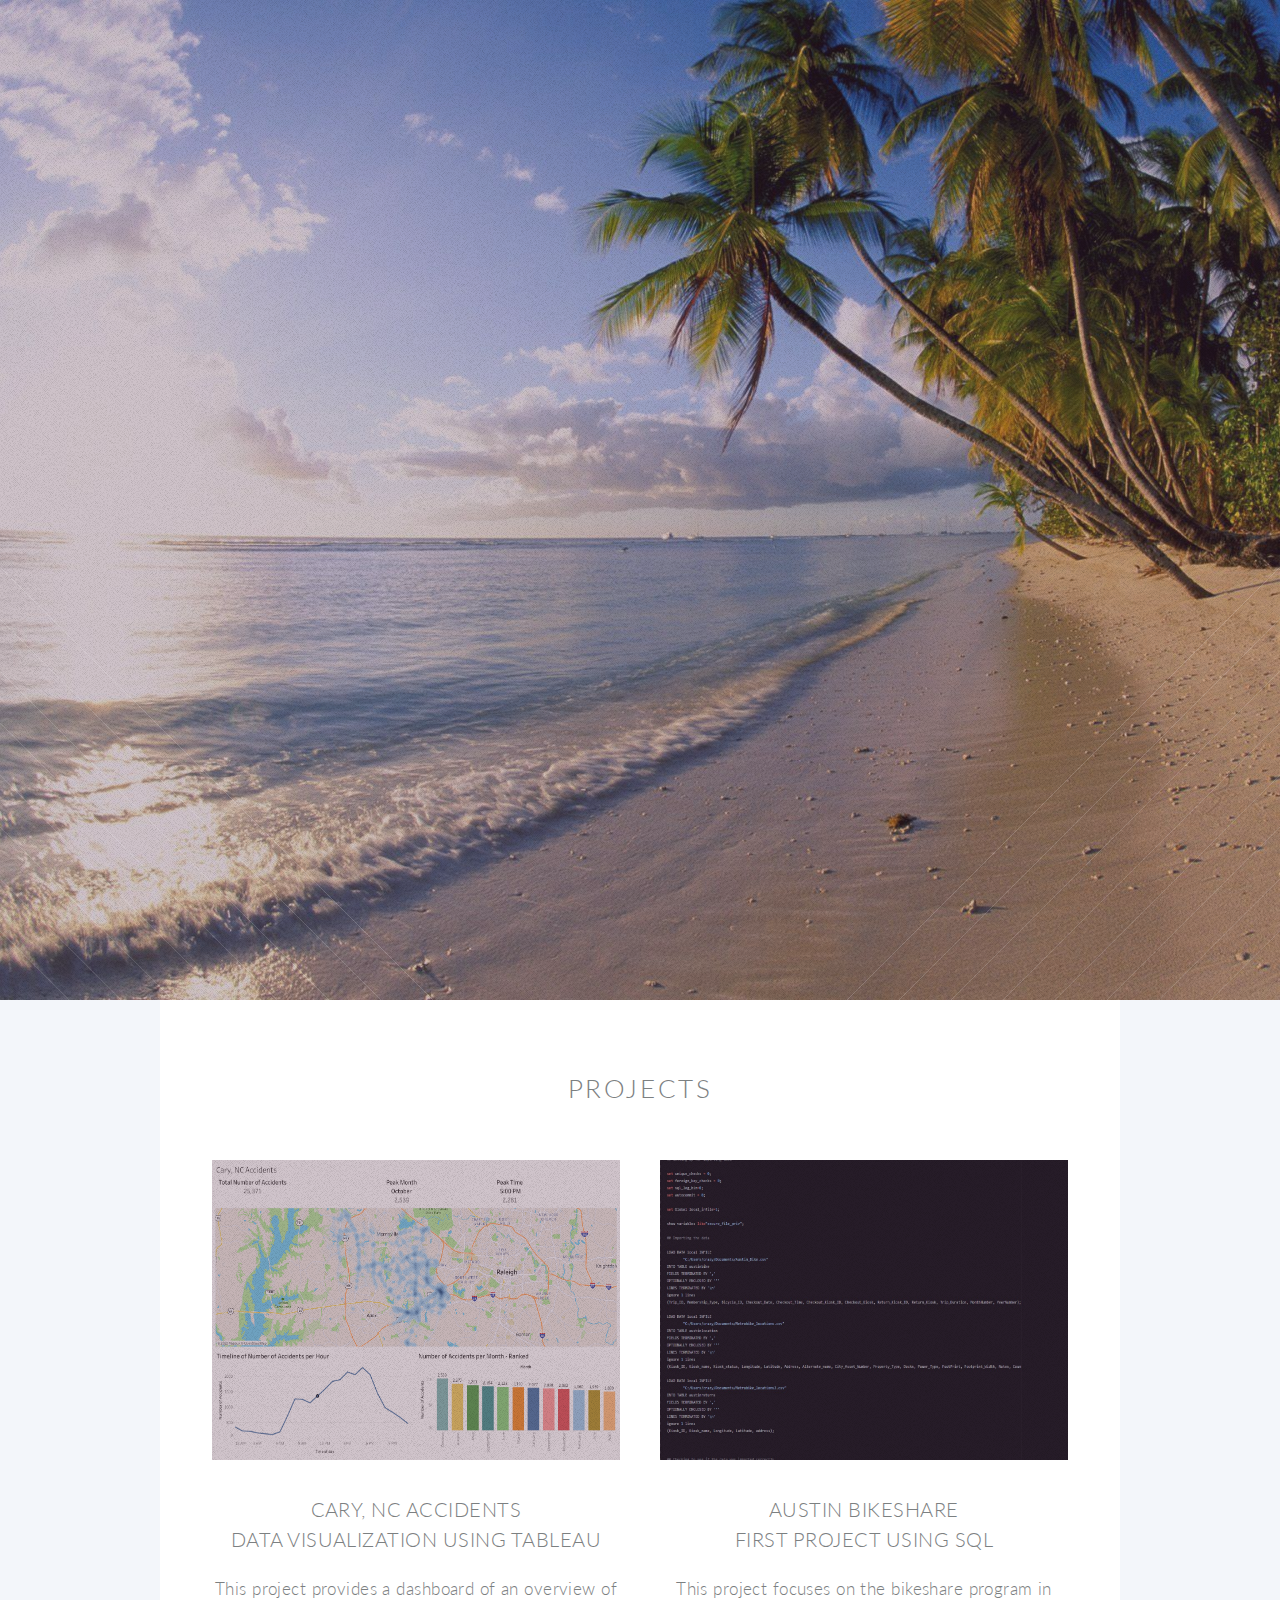
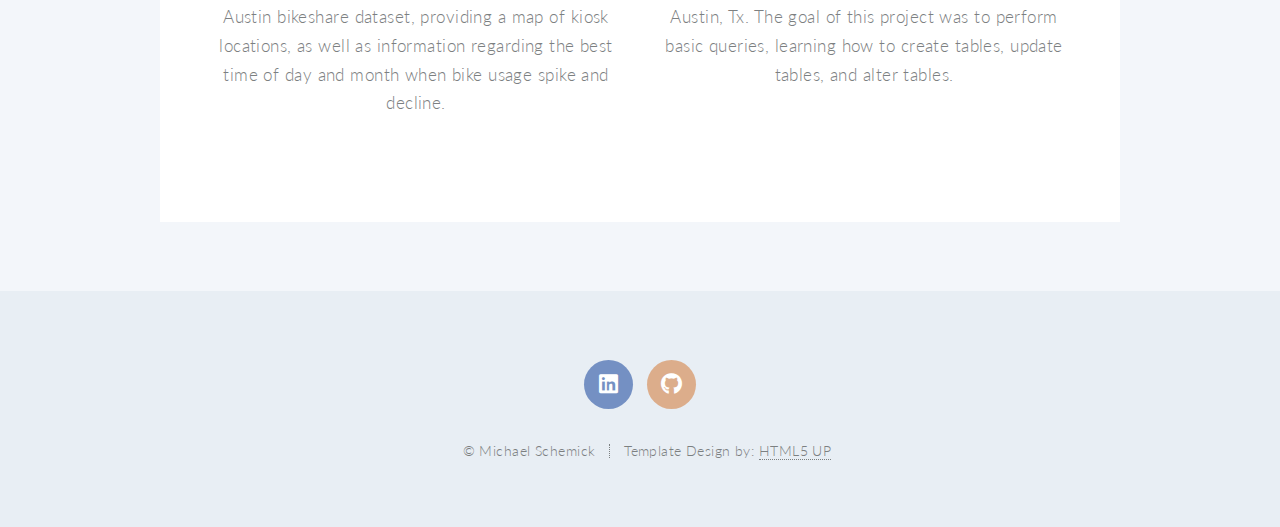
==== projects.html @ 96753b01 "Add files via upload" ====
<!DOCTYPE HTML>
<!--
	Twenty by HTML5 UP
	html5up.net | @ajlkn
	Free for personal and commercial use under the CCA 3.0 license (html5up.net/license)
-->
<html>
	<head>
		<title>Michael Schemick Portfolio</title>
		<meta charset="utf-8" />
		<meta name="viewport" content="width=device-width, initial-scale=1, user-scalable=no" />
		<link rel="stylesheet" href="assets/css/main.css" />
		<noscript><link rel="stylesheet" href="assets/css/noscript.css" /></noscript>
	</head>
	<body class="index is-preload">
		<div id="page-wrapper">

			<!-- Banner -->
				<section id="banner" style="height: 1000px">

					<!--
						".inner" is set up as an inline-block so it automatically expands
						in both directions to fit whatever's inside it. This means it won't
						automatically wrap lines, so be sure to use line breaks where
						appropriate (<br />).
					-->
					<div class="inner" style="position: relative; top: 200px">

						<header>
							<h2>Michael Schemick</h2>
						</header>
						<p> Data Analyst Portfolio.</p>

					</div>

				</section>

			
					<!-- Three -->
						<section class="wrapper style3 container special">

							<header class="major">
								<h2>Projects</h2>
							</header>

							<div class="row">

                                <div class="col-6 col-12-narrower">

									<section>
										<a href="https://public.tableau.com/app/profile/michael.schemick/viz/CaryNC_Accidents/Dashboard1?publish=yes" class="image featured"><img src="images/CaryDash2.png" height="300px" alt="" /></a>
										<header>
											<h3>Cary, NC Accidents <br> data visualization using tableau</h3>
										</header>
										<p>This project provides a dashboard of an overview of Austin bikeshare dataset, providing a map of kiosk locations, as well as 
											information regarding the best time of day and month when bike usage spike and decline.
										</p>
									</section>
                            </div>

								<div class="col-6 col-12-narrower">

										<section class="Austin">
											<a href="https://github.com/mschemick/Analyticprojects/blob/main/austin_bike_sql.sql" class="image featured"><img src="images/austin_bike.jpg" height="300px" alt="" /></a>
											<header>
												<h3>Austin Bikeshare <br> First project using sql</h3>
											</header>
											<p>This project focuses on the bikeshare program in Austin, Tx.  The goal of this project was to perform basic queries, 
												learning how to create tables, update tables, and alter tables.
											</p>
										</section>

                            </div>
							
                        </section>

				</article>

			<!-- Footer -->
				<footer id="footer">

					<ul class="icons">
						<li><a href="https://www.linkedin.com/in/michael-schemick-90177a20a" class="icon brands circle fa-linkedin"><span class="label">Linkedin</span></a></li>
						<li><a href="https://github.com/mschemick/Analyticprojects" class="icon brands circle fa-github"><span class="label">Github</span></a></li>
					</ul>

					<ul class="copyright">
						<li>&copy; Michael Schemick</li><li>Template Design by: <a href="http://html5up.net">HTML5 UP</a></li>
					</ul>

				</footer>

		</div>

		<!-- Scripts -->
			<script src="assets/js/jquery.min.js"></script>
			<script src="assets/js/jquery.dropotron.min.js"></script>
			<script src="assets/js/jquery.scrolly.min.js"></script>
			<script src="assets/js/jquery.scrollex.min.js"></script>
			<script src="assets/js/browser.min.js"></script>
			<script src="assets/js/breakpoints.min.js"></script>
			<script src="assets/js/util.js"></script>
			<script src="assets/js/main.js"></script>

	</body>
</html>
---- assets/css/main.css ----
@import url("fontawesome-all.min.css");
@import url("https://fonts.googleapis.com/css?family=Lato:300,400,900");

/*
	Twenty by HTML5 UP
	html5up.net | @ajlkn
	Free for personal and commercial use under the CCA 3.0 license (html5up.net/license)
*/

html, body, div, span, applet, object,
iframe, h1, h2, h3, h4, h5, h6, p, blockquote,
pre, a, abbr, acronym, address, big, cite,
code, del, dfn, em, img, ins, kbd, q, s, samp,
small, strike, strong, sub, sup, tt, var, b,
u, i, center, dl, dt, dd, ol, ul, li, fieldset,
form, label, legend, table, caption, tbody,
tfoot, thead, tr, th, td, article, aside,
canvas, details, embed, figure, figcaption,
footer, header, hgroup, menu, nav, output, ruby,
section, summary, time, mark, audio, video {
	margin: 0;
	padding: 0;
	border: 0;
	font-size: 100%;
	font: inherit;
	vertical-align: baseline;}

article, aside, details, figcaption, figure,
footer, header, hgroup, menu, nav, section {
	display: block;}

body {
	line-height: 1;
}

ol, ul {
	list-style: none;
}

blockquote, q {
	quotes: none;
}

	blockquote:before, blockquote:after, q:before, q:after {
		content: '';
		content: none;
	}

table {
	border-collapse: collapse;
	border-spacing: 0;
}

body {
	-webkit-text-size-adjust: none;
}

mark {
	background-color: transparent;
	color: inherit;
}

input::-moz-focus-inner {
	border: 0;
	padding: 0;
}

input, select, textarea {
	-moz-appearance: none;
	-webkit-appearance: none;
	-ms-appearance: none;
	appearance: none;
}

/* Basic */

	html {
		box-sizing: border-box;
	}

	*, *:before, *:after {
		box-sizing: inherit;
	}

	body {
		background: #f3f6fa;
	}

		body.is-preload *, body.is-preload *:before, body.is-preload *:after {
			-moz-animation: none !important;
			-webkit-animation: none !important;
			-ms-animation: none !important;
			animation: none !important;
			-moz-transition: none !important;
			-webkit-transition: none !important;
			-ms-transition: none !important;
			transition: none !important;
		}

	body, input, select, textarea {
		color: #7c8081;
		font-family: 'Lato', sans-serif;
		font-size: 15pt;
		font-weight: 300;
		letter-spacing: 0.025em;
		line-height: 1.75em;
	}

	a {
		-moz-transition: color 0.2s ease-in-out, border-color 0.2s ease-in-out, background-color 0.2s ease-in-out;
		-webkit-transition: color 0.2s ease-in-out, border-color 0.2s ease-in-out, background-color 0.2s ease-in-out;
		-ms-transition: color 0.2s ease-in-out, border-color 0.2s ease-in-out, background-color 0.2s ease-in-out;
		transition: color 0.2s ease-in-out, border-color 0.2s ease-in-out, background-color 0.2s ease-in-out;
		color: #3fb1a3;
		text-decoration: none;
		border-bottom: dotted 1px;
	}

		a:hover {
			border-bottom-color: transparent;
		}

	strong, b {
		font-weight: 400;
	}

	p, ul, ol, dl, table, blockquote {
		margin: 0 0 2em 0;
	}

	h1, h2, h3, h4, h5, h6 {
		color: inherit;
		font-weight: 300;
		line-height: 1.75em;
		margin-bottom: 1em;
		text-transform: uppercase;
	}

		h1 a, h2 a, h3 a, h4 a, h5 a, h6 a {
			color: inherit;
			text-decoration: none;
			border: 0;
		}

	h2 {
		font-size: 1.5em;
		letter-spacing: 0.1em;
	}

	h3 {
		font-size: 1.15em;
		letter-spacing: 0.025em;
	}

	sub {
		font-size: 0.8em;
		position: relative;
		top: 0.5em;
	}

	sup {
		font-size: 0.8em;
		position: relative;
		top: -0.5em;
	}

	hr {
		border-top: solid 1px rgba(124, 128, 129, 0.2);
		border: 0;
		margin-bottom: 1.5em;
	}

	blockquote {
		border-left: solid 0.5em rgba(124, 128, 129, 0.2);
		font-style: italic;
		padding: 1em 0 1em 2em;
	}

/* Container */

	.container {
		margin: 0 auto;
		max-width: 100%;
		width: 1400px;
	}

		.container.medium {
			width: 1050px;
		}

		@media screen and (max-width: 1680px) {

			.container {
				width: 1200px;
			}

				.container.medium {
					width: 900px;
				}

		}

		@media screen and (max-width: 1280px) {

			.container {
				width: 960px;
			}

				.container.medium {
					width: 735px;
				}

		}

		@media screen and (max-width: 980px) {

			.container {
				width: 95%;
			}

				.container.medium {
					width: 71.25%;
				}

		}

		@media screen and (max-width: 840px) {

			.container {
				width: 95%;
			}

				.container.medium {
					width: 95%;
				}

		}

		@media screen and (max-width: 736px) {

			.container {
				width: 100%;
			}

				.container.medium {
					width: 100%;
				}

		}

/* Row */

	.row {
		display: flex;
		flex-wrap: wrap;
		box-sizing: border-box;
		align-items: stretch;
	}

		.row > * {
			box-sizing: border-box;
		}

		.row.gtr-uniform > * > :last-child {
			margin-bottom: 0;
		}

		.row.aln-left {
			justify-content: flex-start;
		}

		.row.aln-center {
			justify-content: center;
		}

		.row.aln-right {
			justify-content: flex-end;
		}

		.row.aln-top {
			align-items: flex-start;
		}

		.row.aln-middle {
			align-items: center;
		}

		.row.aln-bottom {
			align-items: flex-end;
		}

		.row > .imp {
			order: -1;
		}

		.row > .col-1 {
			width: 8.33333%;
		}

		.row > .off-1 {
			margin-left: 8.33333%;
		}

		.row > .col-2 {
			width: 16.66667%;
		}

		.row > .off-2 {
			margin-left: 16.66667%;
		}

		.row > .col-3 {
			width: 25%;
		}

		.row > .off-3 {
			margin-left: 25%;
		}

		.row > .col-4 {
			width: 33.33333%;
		}

		.row > .off-4 {
			margin-left: 33.33333%;
		}

		.row > .col-5 {
			width: 41.66667%;
		}

		.row > .off-5 {
			margin-left: 41.66667%;
		}

		.row > .col-6 {
			width: 50%;
		}

		.row > .off-6 {
			margin-left: 50%;
		}

		.row > .col-7 {
			width: 58.33333%;
		}

		.row > .off-7 {
			margin-left: 58.33333%;
		}

		.row > .col-8 {
			width: 66.66667%;
		}

		.row > .off-8 {
			margin-left: 66.66667%;
		}

		.row > .col-9 {
			width: 75%;
		}

		.row > .off-9 {
			margin-left: 75%;
		}

		.row > .col-10 {
			width: 83.33333%;
		}

		.row > .off-10 {
			margin-left: 83.33333%;
		}

		.row > .col-11 {
			width: 91.66667%;
		}

		.row > .off-11 {
			margin-left: 91.66667%;
		}

		.row > .col-12 {
			width: 100%;
		}

		.row > .off-12 {
			margin-left: 100%;
		}

		.row.gtr-0 {
			margin-top: 0px;
			margin-left: 0px;
		}

			.row.gtr-0 > * {
				padding: 0px 0 0 0px;
			}

			.row.gtr-0.gtr-uniform {
				margin-top: 0px;
			}

				.row.gtr-0.gtr-uniform > * {
					padding-top: 0px;
				}

		.row.gtr-25 {
			margin-top: -12.5px;
			margin-left: -12.5px;
		}

			.row.gtr-25 > * {
				padding: 12.5px 0 0 12.5px;
			}

			.row.gtr-25.gtr-uniform {
				margin-top: -12.5px;
			}

				.row.gtr-25.gtr-uniform > * {
					padding-top: 12.5px;
				}

		.row.gtr-50 {
			margin-top: -25px;
			margin-left: -25px;
		}

			.row.gtr-50 > * {
				padding: 25px 0 0 25px;
			}

			.row.gtr-50.gtr-uniform {
				margin-top: -25px;
			}

				.row.gtr-50.gtr-uniform > * {
					padding-top: 25px;
				}

		.row {
			margin-top: -50px;
			margin-left: -50px;
		}

			.row > * {
				padding: 50px 0 0 50px;
			}

			.row.gtr-uniform {
				margin-top: -50px;
			}

				.row.gtr-uniform > * {
					padding-top: 50px;
				}

		.row.gtr-150 {
			margin-top: -75px;
			margin-left: -75px;
		}

			.row.gtr-150 > * {
				padding: 75px 0 0 75px;
			}

			.row.gtr-150.gtr-uniform {
				margin-top: -75px;
			}

				.row.gtr-150.gtr-uniform > * {
					padding-top: 75px;
				}

		.row.gtr-200 {
			margin-top: -100px;
			margin-left: -100px;
		}

			.row.gtr-200 > * {
				padding: 100px 0 0 100px;
			}

			.row.gtr-200.gtr-uniform {
				margin-top: -100px;
			}

				.row.gtr-200.gtr-uniform > * {
					padding-top: 100px;
				}

		@media screen and (max-width: 1680px) {

			.row {
				display: flex;
				flex-wrap: wrap;
				box-sizing: border-box;
				align-items: stretch;
			}

				.row > * {
					box-sizing: border-box;
				}

				.row.gtr-uniform > * > :last-child {
					margin-bottom: 0;
				}

				.row.aln-left {
					justify-content: flex-start;
				}

				.row.aln-center {
					justify-content: center;
				}

				.row.aln-right {
					justify-content: flex-end;
				}

				.row.aln-top {
					align-items: flex-start;
				}

				.row.aln-middle {
					align-items: center;
				}

				.row.aln-bottom {
					align-items: flex-end;
				}

				.row > .imp-wide {
					order: -1;
				}

				.row > .col-1-wide {
					width: 8.33333%;
				}

				.row > .off-1-wide {
					margin-left: 8.33333%;
				}

				.row > .col-2-wide {
					width: 16.66667%;
				}

				.row > .off-2-wide {
					margin-left: 16.66667%;
				}

				.row > .col-3-wide {
					width: 25%;
				}

				.row > .off-3-wide {
					margin-left: 25%;
				}

				.row > .col-4-wide {
					width: 33.33333%;
				}

				.row > .off-4-wide {
					margin-left: 33.33333%;
				}

				.row > .col-5-wide {
					width: 41.66667%;
				}

				.row > .off-5-wide {
					margin-left: 41.66667%;
				}

				.row > .col-6-wide {
					width: 50%;
				}

				.row > .off-6-wide {
					margin-left: 50%;
				}

				.row > .col-7-wide {
					width: 58.33333%;
				}

				.row > .off-7-wide {
					margin-left: 58.33333%;
				}

				.row > .col-8-wide {
					width: 66.66667%;
				}

				.row > .off-8-wide {
					margin-left: 66.66667%;
				}

				.row > .col-9-wide {
					width: 75%;
				}

				.row > .off-9-wide {
					margin-left: 75%;
				}

				.row > .col-10-wide {
					width: 83.33333%;
				}

				.row > .off-10-wide {
					margin-left: 83.33333%;
				}

				.row > .col-11-wide {
					width: 91.66667%;
				}

				.row > .off-11-wide {
					margin-left: 91.66667%;
				}

				.row > .col-12-wide {
					width: 100%;
				}

				.row > .off-12-wide {
					margin-left: 100%;
				}

				.row.gtr-0 {
					margin-top: 0px;
					margin-left: 0px;
				}

					.row.gtr-0 > * {
						padding: 0px 0 0 0px;
					}

					.row.gtr-0.gtr-uniform {
						margin-top: 0px;
					}

						.row.gtr-0.gtr-uniform > * {
							padding-top: 0px;
						}

				.row.gtr-25 {
					margin-top: -10px;
					margin-left: -10px;
				}

					.row.gtr-25 > * {
						padding: 10px 0 0 10px;
					}

					.row.gtr-25.gtr-uniform {
						margin-top: -10px;
					}

						.row.gtr-25.gtr-uniform > * {
							padding-top: 10px;
						}

				.row.gtr-50 {
					margin-top: -20px;
					margin-left: -20px;
				}

					.row.gtr-50 > * {
						padding: 20px 0 0 20px;
					}

					.row.gtr-50.gtr-uniform {
						margin-top: -20px;
					}

						.row.gtr-50.gtr-uniform > * {
							padding-top: 20px;
						}

				.row {
					margin-top: -40px;
					margin-left: -40px;
				}

					.row > * {
						padding: 40px 0 0 40px;
					}

					.row.gtr-uniform {
						margin-top: -40px;
					}

						.row.gtr-uniform > * {
							padding-top: 40px;
						}

				.row.gtr-150 {
					margin-top: -60px;
					margin-left: -60px;
				}

					.row.gtr-150 > * {
						padding: 60px 0 0 60px;
					}

					.row.gtr-150.gtr-uniform {
						margin-top: -60px;
					}

						.row.gtr-150.gtr-uniform > * {
							padding-top: 60px;
						}

				.row.gtr-200 {
					margin-top: -80px;
					margin-left: -80px;
				}

					.row.gtr-200 > * {
						padding: 80px 0 0 80px;
					}

					.row.gtr-200.gtr-uniform {
						margin-top: -80px;
					}

						.row.gtr-200.gtr-uniform > * {
							padding-top: 80px;
						}

		}

		@media screen and (max-width: 1280px) {

			.row {
				display: flex;
				flex-wrap: wrap;
				box-sizing: border-box;
				align-items: stretch;
			}

				.row > * {
					box-sizing: border-box;
				}

				.row.gtr-uniform > * > :last-child {
					margin-bottom: 0;
				}

				.row.aln-left {
					justify-content: flex-start;
				}

				.row.aln-center {
					justify-content: center;
				}

				.row.aln-right {
					justify-content: flex-end;
				}

				.row.aln-top {
					align-items: flex-start;
				}

				.row.aln-middle {
					align-items: center;
				}

				.row.aln-bottom {
					align-items: flex-end;
				}

				.row > .imp-normal {
					order: -1;
				}

				.row > .col-1-normal {
					width: 8.33333%;
				}

				.row > .off-1-normal {
					margin-left: 8.33333%;
				}

				.row > .col-2-normal {
					width: 16.66667%;
				}

				.row > .off-2-normal {
					margin-left: 16.66667%;
				}

				.row > .col-3-normal {
					width: 25%;
				}

				.row > .off-3-normal {
					margin-left: 25%;
				}

				.row > .col-4-normal {
					width: 33.33333%;
				}

				.row > .off-4-normal {
					margin-left: 33.33333%;
				}

				.row > .col-5-normal {
					width: 41.66667%;
				}

				.row > .off-5-normal {
					margin-left: 41.66667%;
				}

				.row > .col-6-normal {
					width: 50%;
				}

				.row > .off-6-normal {
					margin-left: 50%;
				}

				.row > .col-7-normal {
					width: 58.33333%;
				}

				.row > .off-7-normal {
					margin-left: 58.33333%;
				}

				.row > .col-8-normal {
					width: 66.66667%;
				}

				.row > .off-8-normal {
					margin-left: 66.66667%;
				}

				.row > .col-9-normal {
					width: 75%;
				}

				.row > .off-9-normal {
					margin-left: 75%;
				}

				.row > .col-10-normal {
					width: 83.33333%;
				}

				.row > .off-10-normal {
					margin-left: 83.33333%;
				}

				.row > .col-11-normal {
					width: 91.66667%;
				}

				.row > .off-11-normal {
					margin-left: 91.66667%;
				}

				.row > .col-12-normal {
					width: 100%;
				}

				.row > .off-12-normal {
					margin-left: 100%;
				}

				.row.gtr-0 {
					margin-top: 0px;
					margin-left: 0px;
				}

					.row.gtr-0 > * {
						padding: 0px 0 0 0px;
					}

					.row.gtr-0.gtr-uniform {
						margin-top: 0px;
					}

						.row.gtr-0.gtr-uniform > * {
							padding-top: 0px;
						}

				.row.gtr-25 {
					margin-top: -10px;
					margin-left: -10px;
				}

					.row.gtr-25 > * {
						padding: 10px 0 0 10px;
					}

					.row.gtr-25.gtr-uniform {
						margin-top: -10px;
					}

						.row.gtr-25.gtr-uniform > * {
							padding-top: 10px;
						}

				.row.gtr-50 {
					margin-top: -20px;
					margin-left: -20px;
				}

					.row.gtr-50 > * {
						padding: 20px 0 0 20px;
					}

					.row.gtr-50.gtr-uniform {
						margin-top: -20px;
					}

						.row.gtr-50.gtr-uniform > * {
							padding-top: 20px;
						}

				.row {
					margin-top: -40px;
					margin-left: -40px;
				}

					.row > * {
						padding: 40px 0 0 40px;
					}

					.row.gtr-uniform {
						margin-top: -40px;
					}

						.row.gtr-uniform > * {
							padding-top: 40px;
						}

				.row.gtr-150 {
					margin-top: -60px;
					margin-left: -60px;
				}

					.row.gtr-150 > * {
						padding: 60px 0 0 60px;
					}

					.row.gtr-150.gtr-uniform {
						margin-top: -60px;
					}

						.row.gtr-150.gtr-uniform > * {
							padding-top: 60px;
						}

				.row.gtr-200 {
					margin-top: -80px;
					margin-left: -80px;
				}

					.row.gtr-200 > * {
						padding: 80px 0 0 80px;
					}

					.row.gtr-200.gtr-uniform {
						margin-top: -80px;
					}

						.row.gtr-200.gtr-uniform > * {
							padding-top: 80px;
						}

		}

		@media screen and (max-width: 980px) {

			.row {
				display: flex;
				flex-wrap: wrap;
				box-sizing: border-box;
				align-items: stretch;
			}

				.row > * {
					box-sizing: border-box;
				}

				.row.gtr-uniform > * > :last-child {
					margin-bottom: 0;
				}

				.row.aln-left {
					justify-content: flex-start;
				}

				.row.aln-center {
					justify-content: center;
				}

				.row.aln-right {
					justify-content: flex-end;
				}

				.row.aln-top {
					align-items: flex-start;
				}

				.row.aln-middle {
					align-items: center;
				}

				.row.aln-bottom {
					align-items: flex-end;
				}

				.row > .imp-narrow {
					order: -1;
				}

				.row > .col-1-narrow {
					width: 8.33333%;
				}

				.row > .off-1-narrow {
					margin-left: 8.33333%;
				}

				.row > .col-2-narrow {
					width: 16.66667%;
				}

				.row > .off-2-narrow {
					margin-left: 16.66667%;
				}

				.row > .col-3-narrow {
					width: 25%;
				}

				.row > .off-3-narrow {
					margin-left: 25%;
				}

				.row > .col-4-narrow {
					width: 33.33333%;
				}

				.row > .off-4-narrow {
					margin-left: 33.33333%;
				}

				.row > .col-5-narrow {
					width: 41.66667%;
				}

				.row > .off-5-narrow {
					margin-left: 41.66667%;
				}

				.row > .col-6-narrow {
					width: 50%;
				}

				.row > .off-6-narrow {
					margin-left: 50%;
				}

				.row > .col-7-narrow {
					width: 58.33333%;
				}

				.row > .off-7-narrow {
					margin-left: 58.33333%;
				}

				.row > .col-8-narrow {
					width: 66.66667%;
				}

				.row > .off-8-narrow {
					margin-left: 66.66667%;
				}

				.row > .col-9-narrow {
					width: 75%;
				}

				.row > .off-9-narrow {
					margin-left: 75%;
				}

				.row > .col-10-narrow {
					width: 83.33333%;
				}

				.row > .off-10-narrow {
					margin-left: 83.33333%;
				}

				.row > .col-11-narrow {
					width: 91.66667%;
				}

				.row > .off-11-narrow {
					margin-left: 91.66667%;
				}

				.row > .col-12-narrow {
					width: 100%;
				}

				.row > .off-12-narrow {
					margin-left: 100%;
				}

				.row.gtr-0 {
					margin-top: 0px;
					margin-left: 0px;
				}

					.row.gtr-0 > * {
						padding: 0px 0 0 0px;
					}

					.row.gtr-0.gtr-uniform {
						margin-top: 0px;
					}

						.row.gtr-0.gtr-uniform > * {
							padding-top: 0px;
						}

				.row.gtr-25 {
					margin-top: -7.5px;
					margin-left: -7.5px;
				}

					.row.gtr-25 > * {
						padding: 7.5px 0 0 7.5px;
					}

					.row.gtr-25.gtr-uniform {
						margin-top: -7.5px;
					}

						.row.gtr-25.gtr-uniform > * {
							padding-top: 7.5px;
						}

				.row.gtr-50 {
					margin-top: -15px;
					margin-left: -15px;
				}

					.row.gtr-50 > * {
						padding: 15px 0 0 15px;
					}

					.row.gtr-50.gtr-uniform {
						margin-top: -15px;
					}

						.row.gtr-50.gtr-uniform > * {
							padding-top: 15px;
						}

				.row {
					margin-top: -30px;
					margin-left: -30px;
				}

					.row > * {
						padding: 30px 0 0 30px;
					}

					.row.gtr-uniform {
						margin-top: -30px;
					}

						.row.gtr-uniform > * {
							padding-top: 30px;
						}

				.row.gtr-150 {
					margin-top: -45px;
					margin-left: -45px;
				}

					.row.gtr-150 > * {
						padding: 45px 0 0 45px;
					}

					.row.gtr-150.gtr-uniform {
						margin-top: -45px;
					}

						.row.gtr-150.gtr-uniform > * {
							padding-top: 45px;
						}

				.row.gtr-200 {
					margin-top: -60px;
					margin-left: -60px;
				}

					.row.gtr-200 > * {
						padding: 60px 0 0 60px;
					}

					.row.gtr-200.gtr-uniform {
						margin-top: -60px;
					}

						.row.gtr-200.gtr-uniform > * {
							padding-top: 60px;
						}

		}

		@media screen and (max-width: 840px) {

			.row {
				display: flex;
				flex-wrap: wrap;
				box-sizing: border-box;
				align-items: stretch;
			}

				.row > * {
					box-sizing: border-box;
				}

				.row.gtr-uniform > * > :last-child {
					margin-bottom: 0;
				}

				.row.aln-left {
					justify-content: flex-start;
				}

				.row.aln-center {
					justify-content: center;
				}

				.row.aln-right {
					justify-content: flex-end;
				}

				.row.aln-top {
					align-items: flex-start;
				}

				.row.aln-middle {
					align-items: center;
				}

				.row.aln-bottom {
					align-items: flex-end;
				}

				.row > .imp-narrower {
					order: -1;
				}

				.row > .col-1-narrower {
					width: 8.33333%;
				}

				.row > .off-1-narrower {
					margin-left: 8.33333%;
				}

				.row > .col-2-narrower {
					width: 16.66667%;
				}

				.row > .off-2-narrower {
					margin-left: 16.66667%;
				}

				.row > .col-3-narrower {
					width: 25%;
				}

				.row > .off-3-narrower {
					margin-left: 25%;
				}

				.row > .col-4-narrower {
					width: 33.33333%;
				}

				.row > .off-4-narrower {
					margin-left: 33.33333%;
				}

				.row > .col-5-narrower {
					width: 41.66667%;
				}

				.row > .off-5-narrower {
					margin-left: 41.66667%;
				}

				.row > .col-6-narrower {
					width: 50%;
				}

				.row > .off-6-narrower {
					margin-left: 50%;
				}

				.row > .col-7-narrower {
					width: 58.33333%;
				}

				.row > .off-7-narrower {
					margin-left: 58.33333%;
				}

				.row > .col-8-narrower {
					width: 66.66667%;
				}

				.row > .off-8-narrower {
					margin-left: 66.66667%;
				}

				.row > .col-9-narrower {
					width: 75%;
				}

				.row > .off-9-narrower {
					margin-left: 75%;
				}

				.row > .col-10-narrower {
					width: 83.33333%;
				}

				.row > .off-10-narrower {
					margin-left: 83.33333%;
				}

				.row > .col-11-narrower {
					width: 91.66667%;
				}

				.row > .off-11-narrower {
					margin-left: 91.66667%;
				}

				.row > .col-12-narrower {
					width: 100%;
				}

				.row > .off-12-narrower {
					margin-left: 100%;
				}

				.row.gtr-0 {
					margin-top: 0px;
					margin-left: 0px;
				}

					.row.gtr-0 > * {
						padding: 0px 0 0 0px;
					}

					.row.gtr-0.gtr-uniform {
						margin-top: 0px;
					}

						.row.gtr-0.gtr-uniform > * {
							padding-top: 0px;
						}

				.row.gtr-25 {
					margin-top: -7.5px;
					margin-left: -7.5px;
				}

					.row.gtr-25 > * {
						padding: 7.5px 0 0 7.5px;
					}

					.row.gtr-25.gtr-uniform {
						margin-top: -7.5px;
					}

						.row.gtr-25.gtr-uniform > * {
							padding-top: 7.5px;
						}

				.row.gtr-50 {
					margin-top: -15px;
					margin-left: -15px;
				}

					.row.gtr-50 > * {
						padding: 15px 0 0 15px;
					}

					.row.gtr-50.gtr-uniform {
						margin-top: -15px;
					}

						.row.gtr-50.gtr-uniform > * {
							padding-top: 15px;
						}

				.row {
					margin-top: -30px;
					margin-left: -30px;
				}

					.row > * {
						padding: 30px 0 0 30px;
					}

					.row.gtr-uniform {
						margin-top: -30px;
					}

						.row.gtr-uniform > * {
							padding-top: 30px;
						}

				.row.gtr-150 {
					margin-top: -45px;
					margin-left: -45px;
				}

					.row.gtr-150 > * {
						padding: 45px 0 0 45px;
					}

					.row.gtr-150.gtr-uniform {
						margin-top: -45px;
					}

						.row.gtr-150.gtr-uniform > * {
							padding-top: 45px;
						}

				.row.gtr-200 {
					margin-top: -60px;
					margin-left: -60px;
				}

					.row.gtr-200 > * {
						padding: 60px 0 0 60px;
					}

					.row.gtr-200.gtr-uniform {
						margin-top: -60px;
					}

						.row.gtr-200.gtr-uniform > * {
							padding-top: 60px;
						}

		}

		@media screen and (max-width: 736px) {

			.row {
				display: flex;
				flex-wrap: wrap;
				box-sizing: border-box;
				align-items: stretch;
			}

				.row > * {
					box-sizing: border-box;
				}

				.row.gtr-uniform > * > :last-child {
					margin-bottom: 0;
				}

				.row.aln-left {
					justify-content: flex-start;
				}

				.row.aln-center {
					justify-content: center;
				}

				.row.aln-right {
					justify-content: flex-end;
				}

				.row.aln-top {
					align-items: flex-start;
				}

				.row.aln-middle {
					align-items: center;
				}

				.row.aln-bottom {
					align-items: flex-end;
				}

				.row > .imp-mobile {
					order: -1;
				}

				.row > .col-1-mobile {
					width: 8.33333%;
				}

				.row > .off-1-mobile {
					margin-left: 8.33333%;
				}

				.row > .col-2-mobile {
					width: 16.66667%;
				}

				.row > .off-2-mobile {
					margin-left: 16.66667%;
				}

				.row > .col-3-mobile {
					width: 25%;
				}

				.row > .off-3-mobile {
					margin-left: 25%;
				}

				.row > .col-4-mobile {
					width: 33.33333%;
				}

				.row > .off-4-mobile {
					margin-left: 33.33333%;
				}

				.row > .col-5-mobile {
					width: 41.66667%;
				}

				.row > .off-5-mobile {
					margin-left: 41.66667%;
				}

				.row > .col-6-mobile {
					width: 50%;
				}

				.row > .off-6-mobile {
					margin-left: 50%;
				}

				.row > .col-7-mobile {
					width: 58.33333%;
				}

				.row > .off-7-mobile {
					margin-left: 58.33333%;
				}

				.row > .col-8-mobile {
					width: 66.66667%;
				}

				.row > .off-8-mobile {
					margin-left: 66.66667%;
				}

				.row > .col-9-mobile {
					width: 75%;
				}

				.row > .off-9-mobile {
					margin-left: 75%;
				}

				.row > .col-10-mobile {
					width: 83.33333%;
				}

				.row > .off-10-mobile {
					margin-left: 83.33333%;
				}

				.row > .col-11-mobile {
					width: 91.66667%;
				}

				.row > .off-11-mobile {
					margin-left: 91.66667%;
				}

				.row > .col-12-mobile {
					width: 100%;
				}

				.row > .off-12-mobile {
					margin-left: 100%;
				}

				.row.gtr-0 {
					margin-top: 0px;
					margin-left: 0px;
				}

					.row.gtr-0 > * {
						padding: 0px 0 0 0px;
					}

					.row.gtr-0.gtr-uniform {
						margin-top: 0px;
					}

						.row.gtr-0.gtr-uniform > * {
							padding-top: 0px;
						}

				.row.gtr-25 {
					margin-top: -7.5px;
					margin-left: -7.5px;
				}

					.row.gtr-25 > * {
						padding: 7.5px 0 0 7.5px;
					}

					.row.gtr-25.gtr-uniform {
						margin-top: -7.5px;
					}

						.row.gtr-25.gtr-uniform > * {
							padding-top: 7.5px;
						}

				.row.gtr-50 {
					margin-top: -15px;
					margin-left: -15px;
				}

					.row.gtr-50 > * {
						padding: 15px 0 0 15px;
					}

					.row.gtr-50.gtr-uniform {
						margin-top: -15px;
					}

						.row.gtr-50.gtr-uniform > * {
							padding-top: 15px;
						}

				.row {
					margin-top: -30px;
					margin-left: -30px;
				}

					.row > * {
						padding: 30px 0 0 30px;
					}

					.row.gtr-uniform {
						margin-top: -30px;
					}

						.row.gtr-uniform > * {
							padding-top: 30px;
						}

				.row.gtr-150 {
					margin-top: -45px;
					margin-left: -45px;
				}

					.row.gtr-150 > * {
						padding: 45px 0 0 45px;
					}

					.row.gtr-150.gtr-uniform {
						margin-top: -45px;
					}

						.row.gtr-150.gtr-uniform > * {
							padding-top: 45px;
						}

				.row.gtr-200 {
					margin-top: -60px;
					margin-left: -60px;
				}

					.row.gtr-200 > * {
						padding: 60px 0 0 60px;
					}

					.row.gtr-200.gtr-uniform {
						margin-top: -60px;
					}

						.row.gtr-200.gtr-uniform > * {
							padding-top: 60px;
						}

		}

/* Section/Article */

	section.special, article.special {
		text-align: center;
	}

	header.major {
		padding-bottom: 2em;
	}

	header.special {
		margin-bottom: 5em;
		padding-top: 7em;
		position: relative;
		text-align: center;
	}

		header.special:before, header.special:after {
			border-bottom: solid 1.5px;
			border-top: solid 1.5px;
			content: '';
			height: 7px;
			opacity: 0.1;
			position: absolute;
			top: 1.75em;
			width: 43%;
		}

		header.special:before {
			left: 0;
		}

		header.special:after {
			right: 0;
		}

		header.special h2 {
			margin-bottom: 0;
		}

		header.special h2 + p {
			margin-bottom: 0;
			padding-top: 1.5em;
		}

		header.special .icon {
			cursor: default;
			height: 7em;
			left: 0;
			position: absolute;
			text-align: center;
			top: 1em;
			width: 100%;
		}

			header.special .icon:before {
				font-size: 3.5em;
				opacity: 0.35;
			}

	footer > :last-child {
		margin-bottom: 0;
	}

	footer.major {
		padding-top: 3em;
	}

/* Form */

	input[type="text"],
	input[type="password"],
	input[type="email"],
	textarea {
		-moz-transition: background-color 0.2s ease-in-out, border-color 0.2s ease-in-out;
		-webkit-transition: background-color 0.2s ease-in-out, border-color 0.2s ease-in-out;
		-ms-transition: background-color 0.2s ease-in-out, border-color 0.2s ease-in-out;
		transition: background-color 0.2s ease-in-out, border-color 0.2s ease-in-out;
		-moz-appearance: none;
		-webkit-appearance: none;
		-ms-appearance: none;
		appearance: none;
		background: none;
		border: solid 1px rgba(124, 128, 129, 0.2);
		border-radius: 0;
		color: inherit;
		display: block;
		padding: 0.75em;
		text-decoration: none;
		width: 100%;
		outline: 0;
	}

		input[type="text"]:focus,
		input[type="password"]:focus,
		input[type="email"]:focus,
		textarea:focus {
			border-color: #83d3c9;
		}

	input[type="text"],
	input[type="password"],
	input[type="email"] {
		line-height: 1em;
	}

	::-webkit-input-placeholder {
		color: inherit;
		opacity: 0.5;
		position: relative;
		top: 3px;
	}

	:-moz-placeholder {
		color: inherit;
		opacity: 0.5;
	}

	::-moz-placeholder {
		color: inherit;
		opacity: 0.5;
	}

	:-ms-input-placeholder {
		color: inherit;
		opacity: 0.5;
	}

/* Image */

	.image {
		border: 0;
		position: relative;
	}

		.image:before {
			background: url("images/overlay.png");
			content: '';
			height: 100%;
			left: 0;
			position: absolute;
			top: 0;
			width: 100%;
		}

		.image.fit {
			display: block;
		}

			.image.fit img {
				display: block;
				width: 100%;
			}

		.image.featured {
			display: block;
			margin: 0 0 2em 0;
		}

			.image.featured img {
				display: block;
				width: 100%;
			}

/* Icon */

	.icon {
		text-decoration: none;
		position: relative;
	}

		.icon:before {
			-moz-osx-font-smoothing: grayscale;
			-webkit-font-smoothing: antialiased;
			display: inline-block;
			font-style: normal;
			font-variant: normal;
			text-rendering: auto;
			line-height: 1;
			text-transform: none !important;
			font-family: 'Font Awesome 5 Free';
			font-weight: 400;
		}

		.icon.solid:before {
			font-weight: 900;
		}

		.icon:before {
			line-height: inherit;
		}

		.icon.brands:before {
			font-family: 'Font Awesome 5 Brands';
		}

		.icon.circle {
			-moz-transition: all 0.2s ease-in-out;
			-webkit-transition: all 0.2s ease-in-out;
			-ms-transition: all 0.2s ease-in-out;
			transition: all 0.2s ease-in-out;
			border: 0;
			border-radius: 100%;
			display: inline-block;
			font-size: 1.25em;
			height: 2.25em;
			left: 0;
			line-height: 2.25em;
			text-align: center;
			text-decoration: none;
			top: 0;
			width: 2.25em;
		}

			.icon.circle:hover {
				top: -0.2em;
			}

			.icon.circle.fa-twitter {
				background: #70aecd;
				color: #fff;
			}

				.icon.circle.fa-twitter:hover {
					background: #7fb7d2;
				}

			.icon.circle.fa-facebook-f {
				background: #7490c3;
				color: #fff;
			}

				.icon.circle.fa-facebook-f:hover {
					background: #829bc9;
				}

			.icon.circle.fa-linkedin {
				background: #7490c3;
				color: #fff;
			}

			.icon.circle.fa-google-plus-g {
				background: #db6b67;
				color: #fff;
			}

				.icon.circle.fa-google-plus-g:hover {
					background: #df7b77;
				}

			.icon.circle.fa-github {
				background: #dcad8b;
				color: #fff;
			}

				.icon.circle.fa-github:hover {
					background: #e1b89b;
				}

			.icon.circle.fa-dribbble {
				background: #da83ae;
				color: #fff;
			}

				.icon.circle.fa-dribbble:hover {
					background: #df93b8;
				}

		.icon.featured {
			cursor: default;
			display: block;
			margin: 0 0 1.5em 0;
			opacity: 0.35;
			text-align: center;
		}

			.icon.featured:before {
				font-size: 5em;
				line-height: 1em;
			}

		.icon > .label {
			display: none;
		}

/* List */

	ol {
		list-style: decimal;
		padding-left: 1.25em;
	}

		ol li {
			padding-left: 0.25em;
		}

	ul {
		list-style: disc;
		padding-left: 1em;
	}

		ul li {
			padding-left: 0.5em;
		}

/* Icons */

	ul.icons {
		list-style: none;
		padding-left: 0;
		cursor: default;
	}

		ul.icons li {
			display: inline-block;
			line-height: 1em;
			padding-left: 0.5em;
		}

			ul.icons li:first-child {
				padding-left: 0;
			}

/* Featured Icons */

	ul.featured-icons {
		cursor: default;
		margin: -0.75em 0 0 0;
		opacity: 0.35;
		overflow: hidden;
		position: relative;
		list-style: none;
		padding-left: 0;
	}

		ul.featured-icons li {
			display: block;
			float: left;
			text-align: center;
			width: 50%;
			padding-left: 0;
			margin-bottom: 1em;
		}

			ul.featured-icons li .icon {
				display: inline-block;
				font-size: 5.5em;
				height: 1em;
				line-height: 1.5em;
				width: 1em;
			}

/* Buttons */

	ul.buttons {
		cursor: default;
		list-style: none;
		padding-left: 0;
	}

		ul.buttons:last-child {
			margin-bottom: 0;
		}

		ul.buttons li {
			display: inline-block;
			padding: 0 0 0 1.5em;
		}

			ul.buttons li:first-child {
				padding: 0;
			}

		ul.buttons.stacked li {
			display: block;
			padding: 1.5em 0 0 0;
		}

			ul.buttons.stacked li:first-child {
				padding: 0;
			}

/* Table */

	table {
		width: 100%;
	}

		table.default {
			width: 100%;
		}

			table.default tbody tr {
				border-bottom: solid 1px rgba(124, 128, 129, 0.2);
			}

			table.default td {
				padding: 0.5em 1em 0.5em 1em;
			}

			table.default th {
				font-weight: 400;
				padding: 0.5em 1em 0.5em 1em;
				text-align: left;
			}

			table.default thead {
				background: #7c8081;
				color: #fff;
			}

/* Button */

	input[type="button"],
	input[type="submit"],
	input[type="reset"],
	button,
	.button {
		-moz-appearance: none;
		-webkit-appearance: none;
		-ms-appearance: none;
		appearance: none;
		-moz-transition: color 0.2s ease-in-out, border-color 0.2s ease-in-out, background-color 0.2s ease-in-out;
		-webkit-transition: color 0.2s ease-in-out, border-color 0.2s ease-in-out, background-color 0.2s ease-in-out;
		-ms-transition: color 0.2s ease-in-out, border-color 0.2s ease-in-out, background-color 0.2s ease-in-out;
		transition: color 0.2s ease-in-out, border-color 0.2s ease-in-out, background-color 0.2s ease-in-out;
		background: none;
		border: solid 1px;
		border-radius: 0;
		color: inherit;
		cursor: pointer;
		display: inline-block;
		font-size: 0.8em;
		font-weight: 900;
		letter-spacing: 2px;
		min-width: 18em;
		padding: 0 0.75em;
		line-height: 3.75em;
		text-align: center;
		text-decoration: none;
		text-transform: uppercase;
	}

		input[type="button"]:hover,
		input[type="submit"]:hover,
		input[type="reset"]:hover,
		button:hover,
		.button:hover {
			background: rgba(188, 202, 206, 0.15);
			border-color: inherit;
		}

		input[type="button"].primary,
		input[type="submit"].primary,
		input[type="reset"].primary,
		button.primary,
		.button.primary {
			background: #83d3c9;
			border-color: #83d3c9;
			color: #fff !important;
		}

			input[type="button"].primary:hover,
			input[type="submit"].primary:hover,
			input[type="reset"].primary:hover,
			button.primary:hover,
			.button.primary:hover {
				background: #96dad1 !important;
				border-color: #96dad1 !important;
			}

		input[type="button"].fit,
		input[type="submit"].fit,
		input[type="reset"].fit,
		button.fit,
		.button.fit {
			width: 100%;
		}

		input[type="button"].small,
		input[type="submit"].small,
		input[type="reset"].small,
		button.small,
		.button.small {
			font-size: 0.7em;
			min-width: 14em;
			padding: 0.5em 0;
		}

/* Wrapper */

	.wrapper {
		margin-bottom: 5em;
		padding: 5em;
	}

		.wrapper.style1 {
			padding: 0;
		}

		.wrapper.style2 {
			background-color: #008080;
			background-image: url("images/light-bl.svg"), url("images/light-br.svg");
			background-position: bottom left, bottom right;
			background-repeat: no-repeat, no-repeat;
			background-size: 25em, 25em;
			color: #fff;
		}

			.wrapper.style2 input[type="button"]:hover,
			.wrapper.style2 input[type="submit"]:hover,
			.wrapper.style2 input[type="reset"]:hover,
			.wrapper.style2 button:hover,
			.wrapper.style2 .button:hover {
				background: rgba(255, 255, 255, 0.15) !important;
			}

			.wrapper.style2 input[type="button"].primary,
			.wrapper.style2 input[type="submit"].primary,
			.wrapper.style2 input[type="reset"].primary,
			.wrapper.style2 button.primary,
			.wrapper.style2 .button.primary {
				background: #fff;
				border-color: #fff;
				color: #83d3c9 !important;
			}

				.wrapper.style2 input[type="button"].primary:hover,
				.wrapper.style2 input[type="submit"].primary:hover,
				.wrapper.style2 input[type="reset"].primary:hover,
				.wrapper.style2 button.primary:hover,
				.wrapper.style2 .button.primary:hover {
					border-color: inherit !important;
					color: #fff !important;
				}

		.wrapper.style3 {
			background: #fff;
			color: inherit;
		}

		.wrapper.style4 {
			background: #fff;
			color: inherit;
			padding: 4em;
		}

/* Header */

	@-moz-keyframes reveal-header {
		0% {
			top: -5em;
		}

		100% {
			top: 0;
		}
	}

	@-webkit-keyframes reveal-header {
		0% {
			top: -5em;
		}

		100% {
			top: 0;
		}
	}

	@-ms-keyframes reveal-header {
		0% {
			top: -5em;
		}

		100% {
			top: 0;
		}
	}

	@keyframes reveal-header {
		0% {
			top: -5em;
		}

		100% {
			top: 0;
		}
	}

	#header {
		background: #fff;
		box-shadow: 0 1px 2px 0 rgba(0, 0, 0, 0.075);
		color: inherit;
		cursor: default;
		font-size: 0.8em;
		left: 0;
		padding: 1em 1.5em;
		position: fixed;
		top: 0;
		width: 100%;
		z-index: 10000;
	}

		#header h1 {
			font-weight: 900;
			margin: 0;
		}

			#header h1 span {
				font-weight: 300;
			}

		#header nav {
			letter-spacing: 0.075em;
			position: absolute;
			right: 1.5em;
			text-transform: uppercase;
			top: 0.75em;
		}

			#header nav ul {
				list-style: none;
				padding-left: 0;
			}

				#header nav ul li {
					display: inline-block;
					margin-left: 1.5em;
					padding-left: 0;
				}

					#header nav ul li > ul {
						display: none;
					}

					#header nav ul li a {
						border: solid 1px transparent;
						color: inherit;
						display: inline-block;
						line-height: 1em;
						padding: 0.6em 0.75em;
						text-decoration: none;
					}

					#header nav ul li input[type="button"],
					#header nav ul li input[type="submit"],
					#header nav ul li input[type="reset"],
					#header nav ul li button,
					#header nav ul li .button {
						font-size: 1em;
						min-width: 0;
						width: auto;
					}

					#header nav ul li.submenu > a {
						text-decoration: none;
					}

						#header nav ul li.submenu > a:before {
							-moz-osx-font-smoothing: grayscale;
							-webkit-font-smoothing: antialiased;
							display: inline-block;
							font-style: normal;
							font-variant: normal;
							text-rendering: auto;
							line-height: 1;
							text-transform: none !important;
							font-family: 'Font Awesome 5 Free';
							font-weight: 900;
						}

						#header nav ul li.submenu > a:before {
							content: '\f107';
							margin-right: 0.65em;
						}

					#header nav ul li.active > a, #header nav ul li:hover > a {
						-moz-transition: all 0.2s ease-in-out;
						-webkit-transition: all 0.2s ease-in-out;
						-ms-transition: all 0.2s ease-in-out;
						transition: all 0.2s ease-in-out;
						background: rgba(188, 202, 206, 0.15);
					}

					#header nav ul li.current > a {
						font-weight: 900;
					}

		#header.reveal {
			-moz-animation: reveal-header 0.5s;
			-webkit-animation: reveal-header 0.5s;
			-ms-animation: reveal-header 0.5s;
			animation: reveal-header 0.5s;
		}

		#header.alt {
			-moz-animation: none;
			-webkit-animation: none;
			-ms-animation: none;
			animation: none;
			background: transparent;
			box-shadow: none;
			color: #fff;
			padding: 2em 2.5em;
			position: absolute;
		}

			#header.alt nav {
				right: 2.5em;
				top: 1.75em;
			}

				#header.alt nav ul li.active > a, #header.alt nav ul li:hover > a {
					border: solid 1px;
				}

/* Dropotron */

	.dropotron {
		list-style: none;
		padding-left: 0;
		background: #fff;
		box-shadow: 0 1px 2px 0 rgba(0, 0, 0, 0.075);
		line-height: 2.25em;
		min-width: 13em;
		padding: 1em 0;
		text-transform: uppercase;
		margin-top: calc(-1em + 1px);
	}

		.dropotron.level-0 {
			font-size: 0.7em;
			font-weight: 400;
			margin-top: 1.5em;
		}

			.dropotron.level-0:before {
				border-bottom: solid 0.5em #fff;
				border-left: solid 0.5em transparent;
				border-right: solid 0.5em transparent;
				content: '';
				left: 0.75em;
				position: absolute;
				top: -0.45em;
			}

		.dropotron > li {
			border-top: solid 1px rgba(124, 128, 129, 0.2);
			padding-left: 0;
		}

			.dropotron > li > a {
				-moz-transition: none;
				-webkit-transition: none;
				-ms-transition: none;
				transition: none;
				color: inherit;
				text-decoration: none;
				padding: 0 1em;
				border: 0;
			}

			.dropotron > li:hover > a {
				background: #83d3c9;
				color: #fff;
			}

			.dropotron > li:first-child {
				border-top: 0;
			}

/* Banner */

	@-moz-keyframes reveal-banner {
		0% {
			opacity: 0;
		}

		100% {
			opacity: 1;
		}
	}

	@-webkit-keyframes reveal-banner {
		0% {
			opacity: 0;
		}

		100% {
			opacity: 1;
		}
	}

	@-ms-keyframes reveal-banner {
		0% {
			opacity: 0;
		}

		100% {
			opacity: 1;
		}
	}

	@keyframes reveal-banner {
		0% {
			opacity: 0;
		}

		100% {
			opacity: 1;
		}
	}

	#banner {
		background-attachment: scroll, scroll, scroll, fixed;
		background-color: #645862;
		background-image: url("images/light-bl.svg"), url("images/light-br.svg"), url("images/overlay.png"), url("../../images/beach3.jpg");
		background-position: bottom left, bottom right, top left, top center;
		background-repeat: no-repeat, no-repeat, repeat, no-repeat;
		background-size: 25em, 25em, auto, cover;
		color: #fff;
		cursor: default;
		padding: 6em 0;
		text-align: center;
	}

		#banner .inner {
			-moz-animation: reveal-banner 1s 0.25s ease-in-out;
			-webkit-animation: reveal-banner 1s 0.25s ease-in-out;
			-ms-animation: reveal-banner 1s 0.25s ease-in-out;
			animation: reveal-banner 1s 0.25s ease-in-out;
			-moz-animation-fill-mode: forwards;
			-webkit-animation-fill-mode: forwards;
			-ms-animation-fill-mode: forwards;
			animation-fill-mode: forwards;
			background: rgba(52, 27, 43, 0.5);
			color: #fff;
			display: inline-block;
			opacity: 0;
			padding: 3em;
			text-align: center;
		}

			#banner .inner header {
				display: inline-block;
				border-bottom: solid 2px;
				border-top: solid 2px;
				margin: 0 0 2em 0;
				padding: 3px 0 3px 0;
			}

				#banner .inner header h2 {
					border-bottom: solid 2px;
					border-top: solid 2px;
					font-size: 2.5em;
					font-weight: 900;
					letter-spacing: 0.2em;
					margin: 0;
					padding-left: 0.05em;
					position: relative;
					text-transform: uppercase;
				}

			#banner .inner p {
				letter-spacing: 0.1em;
				margin: 0;
				text-transform: uppercase;
			}

				#banner .inner p a {
					color: inherit;
					font-weight: 400;
					text-decoration: none;
				}

			#banner .inner footer {
				margin: 2em 0 0 0;
			}

/* Main */

	#main {
		background-image: url("images/dark-tl.svg"), url("images/dark-tr.svg"), url("images/dark-bl.svg"), url("images/dark-br.svg");
		background-position: top left, top right, bottom left, bottom right;
		background-repeat: no-repeat;
		background-size: 25em;
		padding: 7em 0;
	}

		#main > :last-child {
			margin-bottom: 0;
		}

		#main .sidebar section {
			border-top: solid 1px rgba(124, 128, 129, 0.2);
			margin: 3em 0 0 0;
			padding: 3em 0 0 0;
		}

			#main .sidebar section:first-child {
				border-top: 0;
				padding-top: 0;
				margin-top: 0;
			}

	body.index #main {
		padding-top: 5em;
	}

/* CTA */

	#cta {
		background-attachment: scroll, scroll, scroll, fixed;
		background-color: #645862;
		background-image: url("images/light-tl.svg"), url("images/light-tr.svg"), url("images/overlay.png"), url("../../images/banner.jpg");
		background-position: top left, top right, top left, bottom center;
		background-repeat: no-repeat, no-repeat, repeat, no-repeat;
		background-size: 25em, 25em, auto, cover;
		color: #fff;
		padding: 5em;
		text-align: center;
	}

		#cta header {
			margin-bottom: 2em;
		}

/* Footer */

	#footer {
		background: #E8EEF4;
		color: #7c8081;
		padding: 5em 5em 10em 5em;
		text-align: center;
	}

		#footer .copyright {
			font-size: 0.8em;
			line-height: 1em;
		}

			#footer .copyright a {
				color: inherit;
			}

			#footer .copyright li {
				display: inline-block;
				margin-left: 1em;
				padding-left: 1em;
				border-left: dotted 1px;
			}

				#footer .copyright li:first-child {
					margin: 0;
					padding: 0;
					border: 0;
				}

/* Wide */

	@media screen and (max-width: 1680px) {

		/* Basic */

			body, input, select, textarea {
				font-size: 14pt;
			}

		/* Section/Article */

			header.special {
				padding-top: 5.5em;
				margin-bottom: 4em;
			}

	}

/* Normal */

	@media screen and (max-width: 1280px) {

		/* Basic */

			body, input, select, textarea {
				font-size: 13pt;
				letter-spacing: 0.025em;
				line-height: 1.65em;
			}

			h1, h2, h3, h4, h5, h6 {
				line-height: 1.5em;
			}

		/* Section/Article */

			header.major {
				padding-bottom: 1.5em;
			}

			footer.major {
				padding-top: 2em;
			}

		/* Wrapper */

			.wrapper {
				margin-bottom: 4em;
				padding: 4em 3em;
			}

				.wrapper.style4 {
					padding: 3em;
				}

		/* Header */

			#header nav ul li {
				margin-left: 1em;
			}

		/* Banner */

			#banner {
				background-attachment: scroll;
			}

		/* CTA */

			#cta {
				padding: 4em;
				background-attachment: scroll;
			}

		/* Footer */

			#footer {
				padding: 4em;
			}

	}

/* Narrow */

	@media screen and (max-width: 980px) {

		/* Basic */

			body, input, select, textarea {
				font-size: 13pt;
				letter-spacing: 0.025em;
				line-height: 1.5em;
			}

		/* Section/Article */

			header br {
				display: none;
			}

			header.major {
				padding-bottom: 1em;
			}

			header.special {
				padding-left: 2.5em;
				padding-right: 2.5em;
			}

			footer.major {
				padding-top: 1.5em;
			}

		/* Wrapper */

			.wrapper {
				margin-bottom: 3em;
				padding: 3em 2.5em;
			}

				.wrapper.special br {
					display: none;
				}

				.wrapper.style1 {
					padding: 0 2.5em;
				}

				.wrapper.style2 {
					background-size: 15em;
				}

				.wrapper.style4 {
					padding: 2.5em;
				}

		/* Banner */

			#banner {
				background-size: 15em, 15em, auto, cover;
			}

		/* Main */

			#main {
				background-size: 15em;
			}

		/* CTA */

			#cta {
				background-size: 15em, 15em, auto, cover;
				padding: 3em;
			}

	}

/* Narrower */

	#navPanel, #navButton {
		display: none;
	}

	@media screen and (max-width: 840px) {

		/* Basic */

			html, body {
				overflow-x: hidden;
			}

			header.major {
				padding-bottom: 0.25em;
			}

			header.special {
				margin-bottom: 4em;
				padding-top: 5em;
			}

				header.special:before, header.special:after {
					width: 40%;
				}

				header.special h2 + p {
					padding-top: 1.25em;
				}

		/* Section/Article */

			section {
				margin: 1em 0 1em 0;
			}

				section:first-child {
					margin-top: 0;
				}

		/* Button */

			input[type="button"].small,
			input[type="submit"].small,
			input[type="reset"].small,
			button.small,
			.button.small {
				font-size: 0.8em;
				min-width: 18em;
				padding: 0.75em 0;
			}

		/* Featured Icons */

			ul.featured-icons {
				margin: 0;
			}

				ul.featured-icons li {
					display: inline-block;
					float: none;
					width: auto;
				}

					ul.featured-icons li .icon {
						font-size: 4em;
						width: 1.25em;
					}

		/* Buttons */

			ul.buttons li {
				display: block;
				padding: 1em 0 0 0;
			}

		/* Header */

			#header {
				display: none;
			}

		/* Banner */

			#banner {
				margin: 0;
			}

		/* Wrapper */

			.wrapper.special-alt {
				text-align: center;
			}

			.wrapper.style4 {
				padding-bottom: 3em;
			}

		/* Main */

			#main {
				padding: 5em 0;
			}

				#main .sidebar {
					border-top: solid 1px rgba(124, 128, 129, 0.1);
					padding-top: 3em;
				}

					#main .sidebar section {
						border-top: 0;
						padding-top: 0;
					}

			body.index #main {
				padding-top: 4.5em;
			}

		/* CTA */

			#cta {
				margin: 0;
			}

		/* Footer */

			#footer {
				padding: 4em 1.5em;
			}

		/* Nav */

			#page-wrapper {
				-moz-backface-visibility: hidden;
				-webkit-backface-visibility: hidden;
				-ms-backface-visibility: hidden;
				backface-visibility: hidden;
				-moz-transition: -moz-transform 0.5s ease;
				-webkit-transition: -webkit-transform 0.5s ease;
				-ms-transition: -ms-transform 0.5s ease;
				transition: transform 0.5s ease;
				padding-bottom: 1px;
			}

			#navButton {
				-moz-backface-visibility: hidden;
				-webkit-backface-visibility: hidden;
				-ms-backface-visibility: hidden;
				backface-visibility: hidden;
				-moz-transition: -moz-transform 0.5s ease;
				-webkit-transition: -webkit-transform 0.5s ease;
				-ms-transition: -ms-transform 0.5s ease;
				transition: transform 0.5s ease;
				display: block;
				height: 60px;
				left: 0;
				position: fixed;
				top: 0;
				width: 100%;
				z-index: 10001;
			}

				#navButton .toggle {
					text-decoration: none;
					height: 60px;
					left: 0;
					position: absolute;
					text-align: center;
					top: 0;
					width: 100%;
					border: 0;
					outline: 0;
				}

					#navButton .toggle:before {
						-moz-osx-font-smoothing: grayscale;
						-webkit-font-smoothing: antialiased;
						display: inline-block;
						font-style: normal;
						font-variant: normal;
						text-rendering: auto;
						line-height: 1;
						text-transform: none !important;
						font-family: 'Font Awesome 5 Free';
						font-weight: 900;
					}

					#navButton .toggle:before {
						color: #fff;
						content: '\f0c9';
						font-size: 1em;
						height: 40px;
						left: 10px;
						line-height: 40px;
						opacity: 0.5;
						position: absolute;
						top: 11px;
						width: 60px;
						z-index: 1;
					}

					#navButton .toggle:after {
						background: rgba(163, 169, 170, 0.75);
						border-radius: 2px;
						content: '';
						height: 40px;
						left: 10px;
						position: absolute;
						top: 10px;
						width: 60px;
					}

			#navPanel {
				-moz-backface-visibility: hidden;
				-webkit-backface-visibility: hidden;
				-ms-backface-visibility: hidden;
				backface-visibility: hidden;
				-moz-transform: translateX(-275px);
				-webkit-transform: translateX(-275px);
				-ms-transform: translateX(-275px);
				transform: translateX(-275px);
				-moz-transition: -moz-transform 0.5s ease;
				-webkit-transition: -webkit-transform 0.5s ease;
				-ms-transition: -ms-transform 0.5s ease;
				transition: transform 0.5s ease;
				display: block;
				height: 100%;
				left: 0;
				overflow-y: auto;
				position: fixed;
				top: 0;
				width: 275px;
				z-index: 10002;
				background: #1c2021;
				color: #fff;
				font-size: 0.8em;
				letter-spacing: 0.075em;
				text-transform: uppercase;
				padding: 0.25em 0.75em 1em 0.75em;
			}

				#navPanel .link {
					border: 0;
					border-top: solid 1px rgba(255, 255, 255, 0.05);
					color: inherit;
					display: block;
					height: 3em;
					line-height: 3em;
					opacity: 0.75;
					text-decoration: none;
				}

					#navPanel .link.depth-0 {
						font-weight: 900;
					}

					#navPanel .link:first-child {
						border-top: 0;
					}

				#navPanel .indent-1 {
					display: inline-block;
					width: 1em;
				}

				#navPanel .indent-2 {
					display: inline-block;
					width: 2em;
				}

				#navPanel .indent-3 {
					display: inline-block;
					width: 3em;
				}

				#navPanel .indent-4 {
					display: inline-block;
					width: 4em;
				}

				#navPanel .indent-5 {
					display: inline-block;
					width: 5em;
				}

			body.navPanel-visible #page-wrapper {
				-moz-transform: translateX(275px);
				-webkit-transform: translateX(275px);
				-ms-transform: translateX(275px);
				transform: translateX(275px);
			}

			body.navPanel-visible #navButton {
				-moz-transform: translateX(275px);
				-webkit-transform: translateX(275px);
				-ms-transform: translateX(275px);
				transform: translateX(275px);
			}

			body.navPanel-visible #navPanel {
				-moz-transform: translateX(0);
				-webkit-transform: translateX(0);
				-ms-transform: translateX(0);
				transform: translateX(0);
			}

	}

/* Mobile */

	@media screen and (max-width: 736px) {

		/* Basic */

			body {
				min-width: 320px;
			}

			h2 {
				font-size: 1.25em;
				letter-spacing: 0.1em;
			}

			h3 {
				font-size: 1em;
				letter-spacing: 0.025em;
			}

			p {
				text-align: justify;
			}

		/* Section/Article */

			header {
				text-align: center;
			}

				header.major {
					padding-bottom: 0;
				}

				header.special {
					margin-bottom: 3em;
					padding-left: 1.5em;
					padding-right: 1.5em;
				}

					header.special:before, header.special:after {
						width: 38%;
					}

					header.special .icon {
						font-size: 0.75em;
						top: 1.5em;
					}

				header p {
					text-align: center;
				}

			footer.major {
				padding-top: 0;
			}

		/* Icon */

			.icon.circle {
				font-size: 1em;
			}

		/* Button */

			input[type="button"],
			input[type="submit"],
			input[type="reset"],
			button,
			.button {
				max-width: 20em;
				width: 100%;
			}

				input[type="button"].fit,
				input[type="submit"].fit,
				input[type="reset"].fit,
				button.fit,
				.button.fit {
					width: auto;
				}

		/* Icons */

			ul.icons li {
				padding-left: 0.25em;
			}

		/* Featured Icons */

			ul.featured-icons li .icon {
				width: 1.1em;
			}

		/* Buttons */

			ul.buttons {
				text-align: center;
			}

		/* Wrapper */

			.wrapper {
				margin-bottom: 2.5em;
				padding: 2.25em 1.5em;
			}

				.wrapper.special br {
					display: none;
				}

				.wrapper.style1 {
					padding: 0 1.5em;
				}

				.wrapper.style2 {
					background-size: 10em;
					padding: 2.25em 1.5em;
				}

				.wrapper.style4 {
					background-size: 10em;
					padding: 1.5em 1.5em 3em 1.5em;
				}

		/* Banner */

			#banner {
				background-size: 10em, 10em, auto, cover;
				padding: 6em 0;
			}

				#banner .inner {
					background: none;
					display: block;
					padding: 0 1.5em;
				}

					#banner .inner header h2 {
						font-size: 1.5em;
					}

					#banner .inner p {
						text-align: center;
					}

					#banner .inner br {
						display: none;
					}

		/* Main */

			#main {
				background-size: 10em;
				padding: 3.5em 0 2.5em 0;
			}

			body.index #main {
				padding: 2.5em 0 0 0;
			}

			body.contact #main {
				padding-bottom: 0;
			}

		/* CTA */

			#cta {
				background-size: 10em, 10em, auto, cover;
				padding: 3em 1.5em;
			}

		/* Footer */

			#footer {
				padding: 3em 1.5em;
			}

				#footer .copyright li {
					display: block;
					margin: 1em 0 0 0;
					padding: 0;
					border: 0;
				}

		/* Nav */

			#navButton .toggle:before {
				top: 8px;
				left: 8px;
				width: 50px;
				height: 34px;
				line-height: 34px;
			}

			#navButton .toggle:after {
				top: 8px;
				left: 8px;
				width: 50px;
				height: 34px;
			}
		
		/* minor edits */

			.skills {
				display: inline-block;
			}

		/* self image edit */

			#self.circle {
				border-radius: 50%;
			}

			#Austin {
				display: flex;
			}
			

			#instacart {
				float: right;
			}
			

		}
---- assets/css/noscript.css ----
/*
	Twenty by HTML5 UP
	html5up.net | @ajlkn
	Free for personal and commercial use under the CCA 3.0 license (html5up.net/license)
*/

/* Banner */

	#banner .inner {
		opacity: 1;
	}
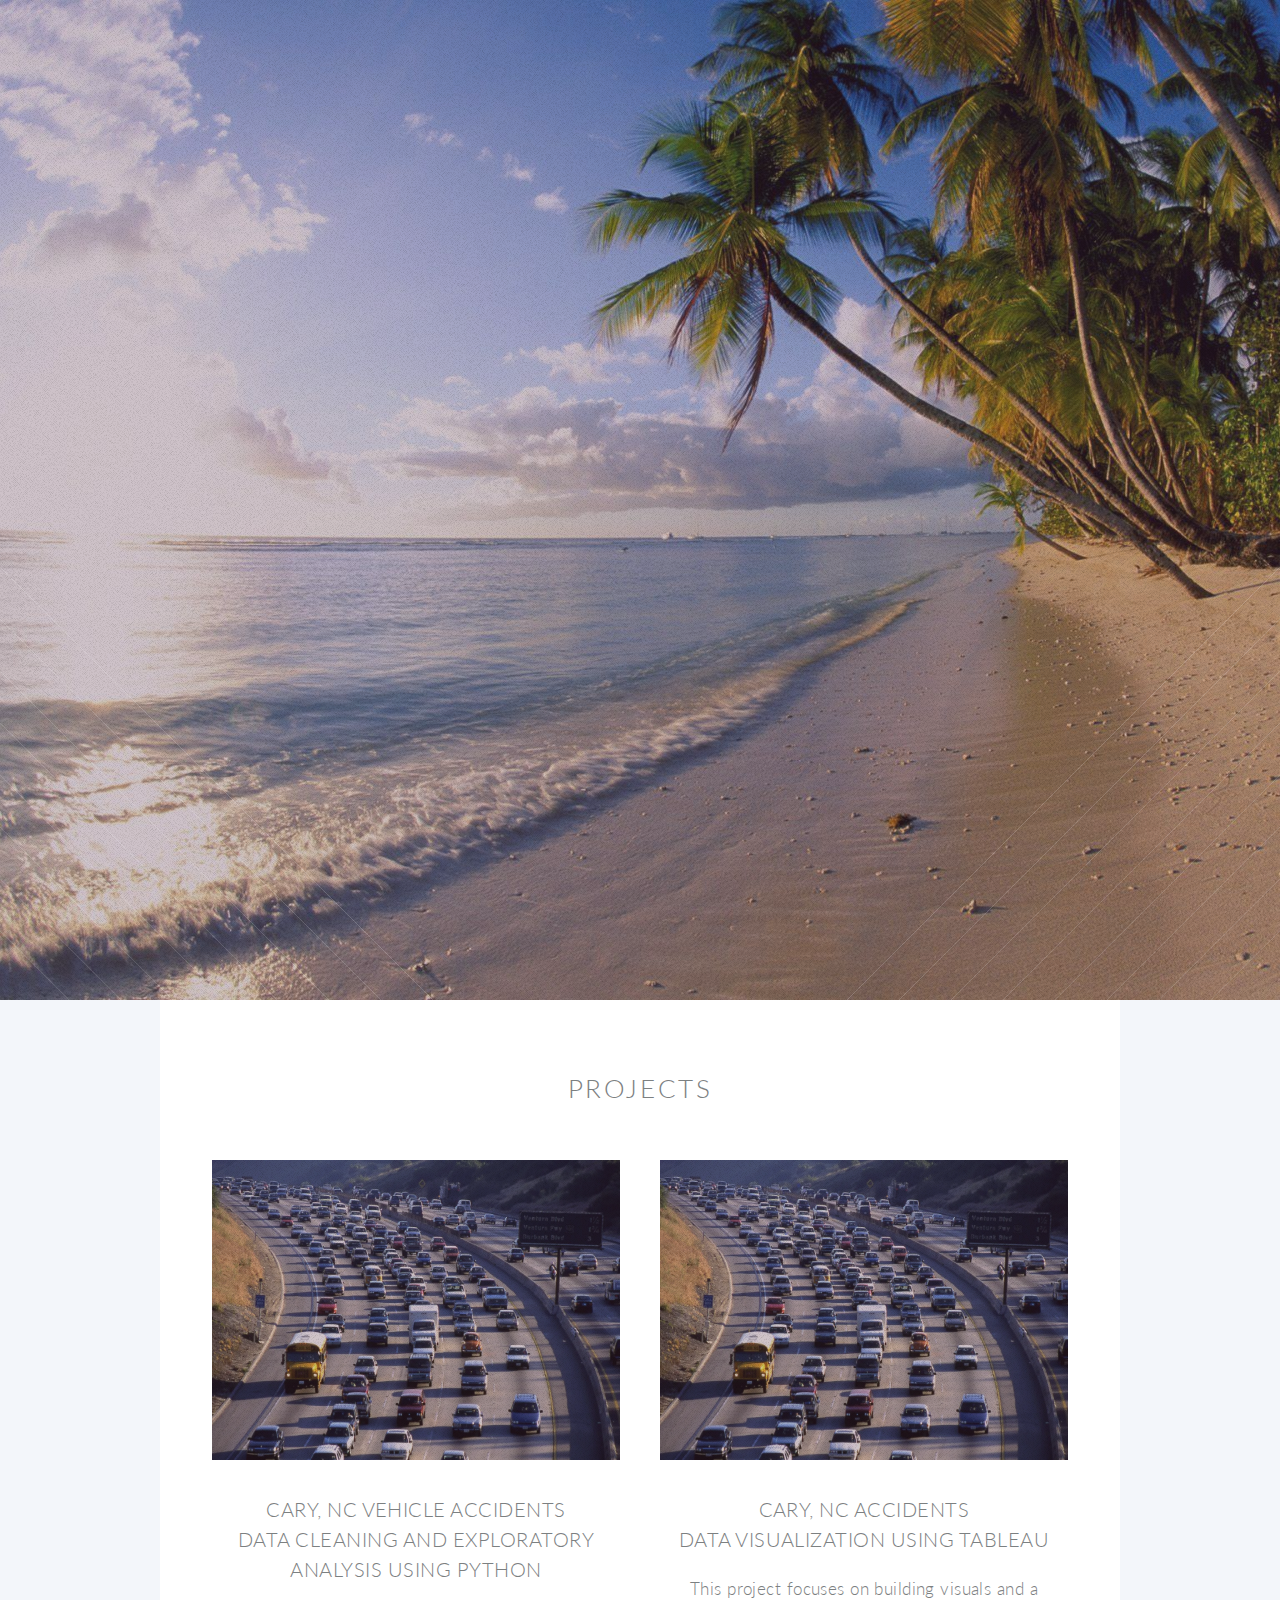
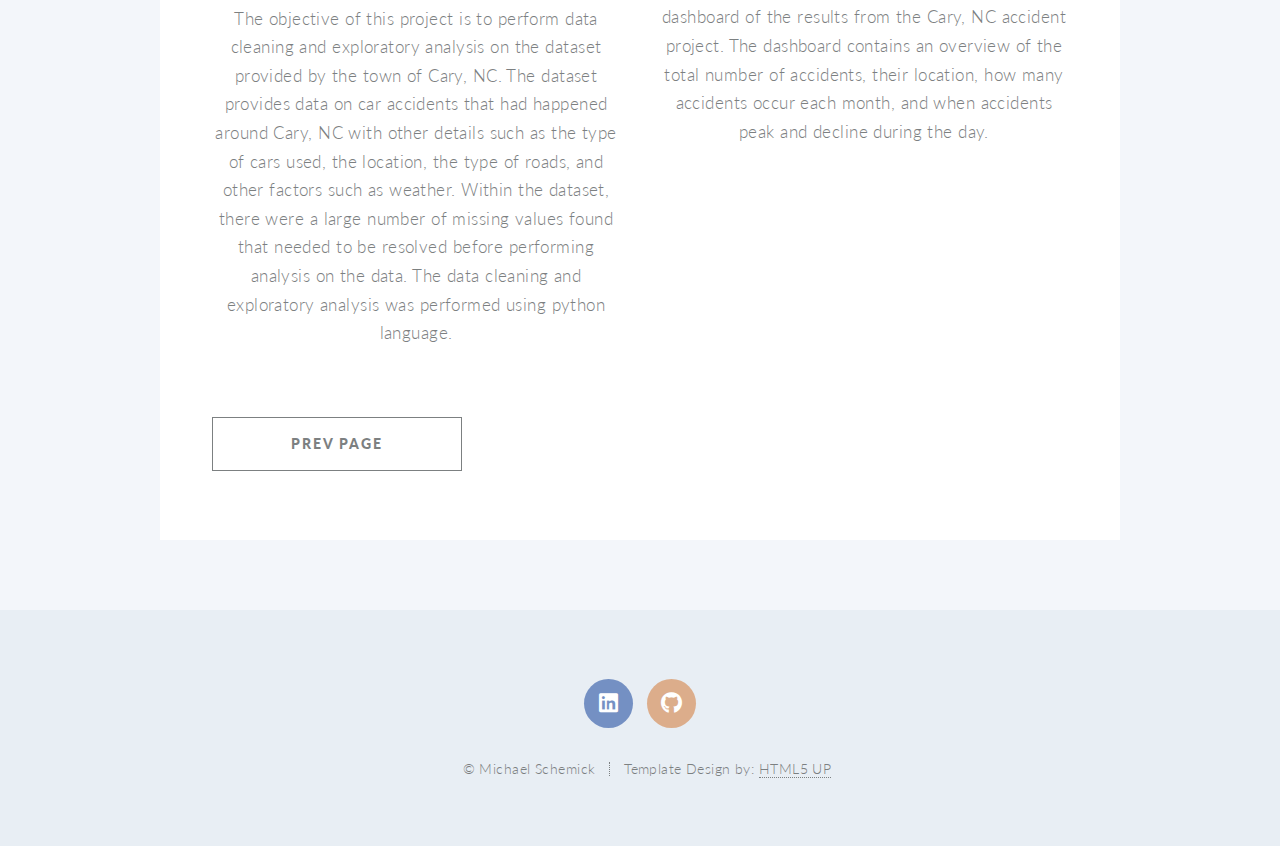
==== commit a2e0bffe: "Add files via upload" ====
--- a/projects.html
+++ b/projects.html
@@ -48,29 +48,38 @@
                                 <div class="col-6 col-12-narrower">
 
 									<section>
-										<a href="https://public.tableau.com/app/profile/michael.schemick/viz/CaryNC_Accidents/Dashboard1?publish=yes" class="image featured"><img src="images/CaryDash2.png" height="300px" alt="" /></a>
+										<a href="https://github.com/mschemick/Analyticprojects/blob/main/caryNC_accidents.ipynb" class="image featured"><img src="images/Cars.png" height="300px" alt="" /></a>
 										<header>
-											<h3>Cary, NC Accidents <br> data visualization using tableau</h3>
+											<h3>Cary, NC vehicle accidents <br> data cleaning and exploratory analysis using python</h3>
 										</header>
-										<p>This project provides a dashboard of an overview of Austin bikeshare dataset, providing a map of kiosk locations, as well as 
-											information regarding the best time of day and month when bike usage spike and decline.
+										<p> The objective of this project is to perform data cleaning and exploratory analysis on the dataset provided by the town of Cary, NC.  The
+											dataset provides data on car accidents that had happened around Cary, NC with other details such as the type of cars used, the location, the type of
+											roads, and other factors such as weather.  Within the dataset, there were a large number of missing values found that needed to be resolved before performing analysis
+											on the data.  The data cleaning and exploratory analysis was performed using python language.
 										</p>
 									</section>
+
                             </div>
 
 								<div class="col-6 col-12-narrower">
 
-										<section class="Austin">
-											<a href="https://github.com/mschemick/Analyticprojects/blob/main/austin_bike_sql.sql" class="image featured"><img src="images/austin_bike.jpg" height="300px" alt="" /></a>
-											<header>
-												<h3>Austin Bikeshare <br> First project using sql</h3>
-											</header>
-											<p>This project focuses on the bikeshare program in Austin, Tx.  The goal of this project was to perform basic queries, 
-												learning how to create tables, update tables, and alter tables.
-											</p>
-										</section>
+									<section>
+										<a href="https://public.tableau.com/app/profile/michael.schemick/viz/CaryNC_Accidents/Dashboard1?publish=yes" class="image featured"><img src="images/Cars.png" height="300px" alt="" /></a>
+										<header>
+											<h3>Cary, NC Accidents <br> data visualization using tableau</h3>
+										</header>
+										<p>This project focuses on building visuals and a dashboard of the results from the Cary, NC accident project.  The dashboard contains an overview of
+											the total number of accidents, their location, how many accidents occur each month, and when accidents peak and decline during the day.   
+										</p>
+									</section>
+									
+                            </div>
 
-                            </div>
+							<footer class="major" style="position: relative;">
+								<ul class="buttons">
+									<li><a href="index.html" class="button">Prev Page</a></li>
+								</ul>
+							</footer>
 							
                         </section>
 
